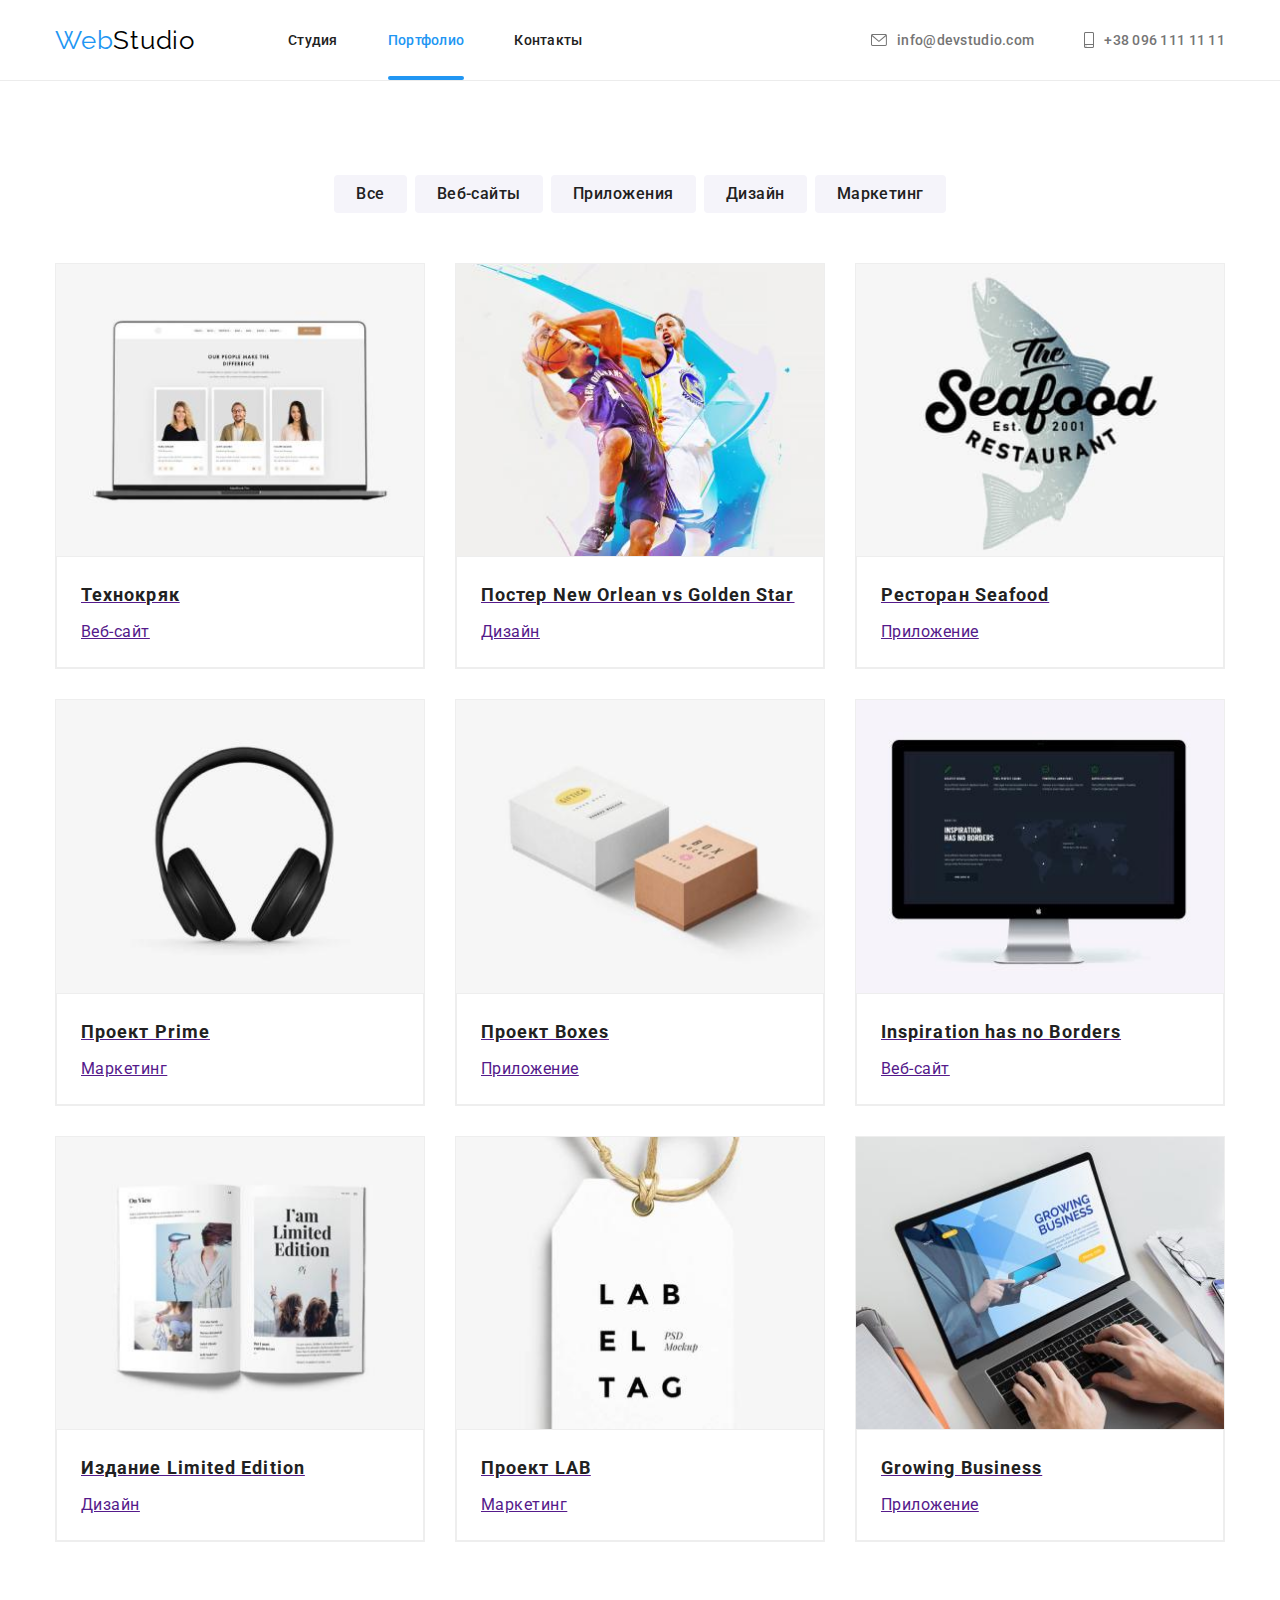
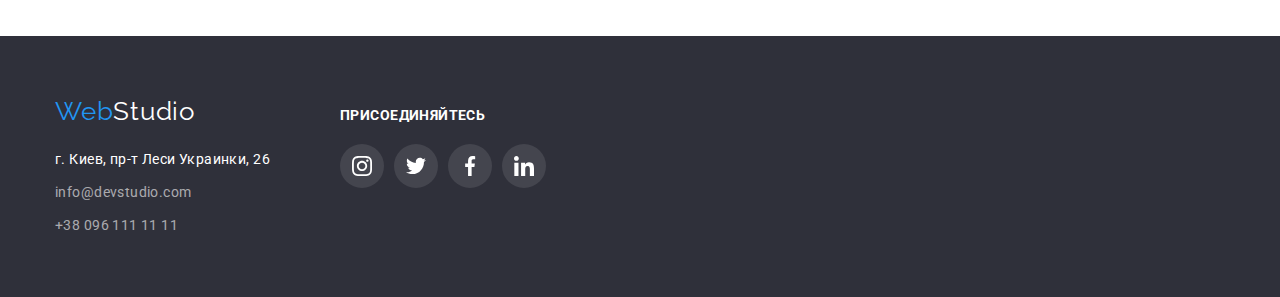
==== portfolio.html @ 1c9059e2 "adds animations" ====
<!DOCTYPE html>
<html lang="ru">
  <head>
    <meta charset="UTF-8" />
    <meta http-equiv="X-UA-Compatible" content="IE=edge" />
    <meta name="viewport" content="width=device-width, initial-scale=1.0" />
    <title>WebStudio-main-page</title>
    <link
      rel="stylesheet"
      href="https://cdnjs.cloudflare.com/ajax/libs/modern-normalize/1.1.0/modern-normalize.css"
      integrity="sha512-Y0MM+V6ymRKN2zStTqzQ227DWhhp4Mzdo6gnlRnuaNCbc+YN/ZH0sBCLTM4M0oSy9c9VKiCvd4Jk44aCLrNS5Q=="
      crossorigin="anonymous"
      referrerpolicy="no-referrer"
    />
    <link rel="preconnect" href="https://fonts.googleapis.com" />
    <link rel="preconnect" href="https://fonts.gstatic.com" crossorigin />
    <link
      href="https://fonts.googleapis.com/css2?family=Raleway:wght@700&family=Roboto:wght@400;500;700;900&display=swap"
      rel="stylesheet"
    />
    <link rel="stylesheet" href="./css/styles.css" />
  </head>
  <body>
    <!--header-->
    <header class="header">
      <div class="container">
        <nav class="header-navigation">
          <a class="logo header-logo-link" href="index.html" lang="en"
            >Web<span class="header-logo">Studio</span></a
          >
          <ul class="header-website-navigation list">
            <li class="header-website-navigation-item">
              <a class="link" href="./index.html">Студия</a>
            </li>
            <li class="header-website-navigation-item">
              <a class="link current" href="./portfolio.html">Портфолио</a>
            </li>
            <li class="header-website-navigation-item">
              <a class="link" href="#">Контакты</a>
            </li>
          </ul>
        </nav>
        <ul class="header-contacts list">
          <li class="header-contacts-item">
            <a class="link" href="mailto:info@devstudio.com">
              <svg class="header-contact-icon" width="16" height="12">
                <use href="./images/icons.svg#icon-envelope"></use>
              </svg>
              info@devstudio.com</a
            >
          </li>
          <li class="header-contacts-item">
            <a class="link" href="tel:+380961111111">
              <svg class="header-contact-icon" width="10" height="16">
                <use href="./images/icons.svg#icon-smartphone"></use>
              </svg>
              +38 096 111 11 11</a
            >
          </li>
        </ul>
      </div>
    </header>
    <!---------------main-content----------------->
    <main class="main-content-portfolio">
      <section class="portfolio section">
        <div class="container">
          <h2 class="visually-hidden">Портфолио WebStudio</h2>
          <!---------------portfolio-buttons-bar----------------->
          <ul class="portfolio-buttons-bar list">
            <li class="portfolio-buttons-bar-item">
              <button class="portfolio-button" type="button">Все</button>
            </li>
            <li class="portfolio-buttons-bar-item">
              <button class="portfolio-button" type="button">Веб-сайты</button>
            </li>
            <li class="portfolio-buttons-bar-item">
              <button class="portfolio-button" type="button">Приложения</button>
            </li>
            <li class="portfolio-buttons-bar-item">
              <button class="portfolio-button" type="button">Дизайн</button>
            </li>
            <li class="portfolio-buttons-bar-item">
              <button class="portfolio-button" type="button">Маркетинг</button>
            </li>
          </ul>

          <!------------portfolio-list------------->
          <ul class="portfolio-list list">
            <li class="portfolio-list-item">
              <a href="" class="portfolio-list-item-link">
                <div class="portfolio-list-item-top">
                  <img
                    src="./images/technocrack.jpg"
                    alt="Веб-сайт Технокряк"
                    width="370"
                    height="294"
                  />
                  <div class="portfolio-list-item-hover-overlay">
                    Технокряк это современная площадка распространения
                    коронавируса. Компании используют эту платформу для
                    цифрового шпионажа и атак на защищённые сервера конкурентов.
                  </div>
                </div>
                <div class="portfolio-text">
                  <h3 class="portfolio-list-item-name">Технокряк</h3>
                  <p class="portfolio-list-item-text">Веб-сайт</p>
                </div>
              </a>
            </li>
            <li class="portfolio-list-item">
              <a href="" class="portfolio-list-item-link">
                <div class="portfolio-list-item-top">
                  <img
                    src="./images/poster-new-orlean-vs-golden-star.jpg"
                    alt="Постер New Orlean vs Golden Star"
                    width="370"
                    height="294"
                  />
                  <div class="portfolio-list-item-hover-overlay">
                    Технокряк это современная площадка распространения
                    коронавируса. Компании используют эту платформу для
                    цифрового шпионажа и атак на защищённые сервера конкурентов.
                  </div>
                </div>
                <div class="portfolio-text">
                  <h3 class="portfolio-list-item-name">
                    Постер New Orlean vs Golden Star
                  </h3>
                  <p class="portfolio-list-item-text">Дизайн</p>
                </div>
              </a>
            </li>
            <li class="portfolio-list-item">
              <a href="" class="portfolio-list-item-link">
                <div class="portfolio-list-item-top">
                  <img
                    src="./images/restaurant-sea-food.jpg"
                    alt="Лого ресторана Seafood"
                    width="370"
                    height="294"
                  />
                  <div class="portfolio-list-item-hover-overlay">
                    Технокряк это современная площадка распространения
                    коронавируса. Компании используют эту платформу для
                    цифрового шпионажа и атак на защищённые сервера конкурентов.
                  </div>
                </div>
                <div class="portfolio-text">
                  <h3 class="portfolio-list-item-name">Ресторан Seafood</h3>
                  <p class="portfolio-list-item-text">Приложение</p>
                </div>
              </a>
            </li>
            <li class="portfolio-list-item">
              <a href="" class="portfolio-list-item-link">
                <div class="portfolio-list-item-top">
                  <img
                    src="./images/project-prime.jpg"
                    alt="Наушники"
                    width="370"
                    height="294"
                  />
                  <div class="portfolio-list-item-hover-overlay">
                    Технокряк это современная площадка распространения
                    коронавируса. Компании используют эту платформу для
                    цифрового шпионажа и атак на защищённые сервера конкурентов.
                  </div>
                </div>
                <div class="portfolio-text">
                  <h3 class="portfolio-list-item-name">Проект Prime</h3>
                  <p class="portfolio-list-item-text">Маркетинг</p>
                </div>
              </a>
            </li>
            <li class="portfolio-list-item">
              <a href="" class="portfolio-list-item-link">
                <div class="portfolio-list-item-top">
                  <img
                    src="./images/project-boxes.jpg"
                    alt="Две коробки"
                    width="370"
                    height="294"
                  />
                  <div class="portfolio-list-item-hover-overlay">
                    Технокряк это современная площадка распространения
                    коронавируса. Компании используют эту платформу для
                    цифрового шпионажа и атак на защищённые сервера конкурентов.
                  </div>
                </div>
                <div class="portfolio-text">
                  <h3 class="portfolio-list-item-name">Проект Boxes</h3>
                  <p class="portfolio-list-item-text">Приложение</p>
                </div>
              </a>
            </li>
            <li class="portfolio-list-item">
              <a href="" class="portfolio-list-item-link">
                <div class="portfolio-list-item-top">
                  <img
                    src="./images/inspiration-has-no-borders.jpg"
                    alt="Монитор с сайтом Inspiration has no Borders"
                    width="370"
                    height="294"
                  />
                  <div class="portfolio-list-item-hover-overlay">
                    Технокряк это современная площадка распространения
                    коронавируса. Компании используют эту платформу для
                    цифрового шпионажа и атак на защищённые сервера конкурентов.
                  </div>
                </div>
                <div class="portfolio-text">
                  <h3 class="portfolio-list-item-name">
                    Inspiration has no Borders
                  </h3>
                  <p class="portfolio-list-item-text">Веб-сайт</p>
                </div>
              </a>
            </li>
            <li class="portfolio-list-item">
              <a href="" class="portfolio-list-item-link">
                <div class="portfolio-list-item-top">
                  <img
                    src="./images/limited-edition.jpg"
                    alt="Книга или журнал издания Limited Edition"
                    width="370"
                    height="294"
                  />
                  <div class="portfolio-list-item-hover-overlay">
                    Технокряк это современная площадка распространения
                    коронавируса. Компании используют эту платформу для
                    цифрового шпионажа и атак на защищённые сервера конкурентов.
                  </div>
                </div>
                <div class="portfolio-text">
                  <h3 class="portfolio-list-item-name">
                    Издание Limited Edition
                  </h3>
                  <p class="portfolio-list-item-text">Дизайн</p>
                </div>
              </a>
            </li>
            <li class="portfolio-list-item">
              <a href="" class="portfolio-list-item-link">
                <div class="portfolio-list-item-top">
                  <img
                    src="./images/project-lab.jpg"
                    alt="<Белый ярлык с черной надписью лейбла"
                    width="370"
                    height="294"
                  />
                  <div class="portfolio-list-item-hover-overlay">
                    Технокряк это современная площадка распространения
                    коронавируса. Компании используют эту платформу для
                    цифрового шпионажа и атак на защищённые сервера конкурентов.
                  </div>
                </div>
                <div class="portfolio-text">
                  <h3 class="portfolio-list-item-name">Проект LAB</h3>
                  <p class="portfolio-list-item-text">Маркетинг</p>
                </div>
              </a>
            </li>
            <li class="portfolio-list-item">
              <a href="" class="portfolio-list-item-link">
                <div class="portfolio-list-item-top">
                  <img
                    src="./images/growing-business.jpg"
                    alt="Ноутбук с веб-сайтом Growing Business на экране"
                    width="370"
                    height="294"
                  />
                  <div class="portfolio-list-item-hover-overlay">
                    Технокряк это современная площадка распространения
                    коронавируса. Компании используют эту платформу для
                    цифрового шпионажа и атак на защищённые сервера конкурентов.
                  </div>
                </div>
                <div class="portfolio-text">
                  <h3 class="portfolio-list-item-name">Growing Business</h3>
                  <p class="portfolio-list-item-text">Приложение</p>
                </div>
              </a>
            </li>
          </ul>
        </div>
      </section>
    </main>

    <!--footer-->

    <footer class="footer">
      <div class="container">
        <div class="footer-address-and-logo">
          <a class="logo footer-logo-link" href="index.html" lang="en"
            >Web<span class="footer-logo">Studio</span></a
          >
          <address class="address">
            <ul class="list">
              <li class="geographical-address">
                <a
                  class="link"
                  href="https://goo.gl/maps/oMFgbfQ7DV8Aaa4R7"
                  target="_blank"
                  rel="noreferrer noopener nofollower"
                  >г. Киев, пр-т Леси Украинки, 26</a
                >
              </li>
              <li class="footer-contact">
                <a class="link" href="mailto:info@devstudio.com"
                  >info@devstudio.com</a
                >
              </li>
              <li class="footer-contact">
                <a class="link" href="tel:+380961111111">+38 096 111 11 11</a>
              </li>
            </ul>
          </address>
        </div>
        <div class="footer-social">
          <h3 class="footer-social-head">присоединяйтесь</h3>
          <ul class="team-card-social-networks-list-footer list">
            <li class="team-card-social-networks-item">
              <a class="team-social-network-link" href="">
                <div class="team-social-network-field">
                  <svg
                    class="team-card-social-networks-logo"
                    width="20"
                    height="20"
                  >
                    <use href="./images/icons.svg#icon-instagram"></use>
                  </svg></div
              ></a>
            </li>
            <li class="team-card-social-networks-item">
              <a class="team-social-network-link" href="">
                <div class="team-social-network-field">
                  <svg
                    class="team-card-social-networks-logo"
                    width="20"
                    height="20"
                  >
                    <use href="./images/icons.svg#icon-twitter"></use>
                  </svg></div
              ></a>
            </li>
            <li class="team-card-social-networks-item">
              <a class="team-social-network-link" href=""
                ><div class="team-social-network-field">
                  <svg
                    class="team-card-social-networks-logo"
                    width="20"
                    height="20"
                  >
                    <use href="./images/icons.svg#icon-facebook"></use>
                  </svg></div
              ></a>
            </li>
            <li class="team-card-social-networks-item">
              <a class="team-social-network-link" href=""
                ><div class="team-social-network-field">
                  <svg
                    class="team-card-social-networks-logo"
                    width="20"
                    height="20"
                  >
                    <use href="./images/icons.svg#icon-linkedin"></use>
                  </svg></div
              ></a>
            </li>
          </ul>
        </div>
      </div>
    </footer>
  </body>
</html>
---- css/styles.css ----
:root {
  --main-head-color: #ffffff;
  --website-navigation-base-color: #212121;
  --website-navigation-hover-color: #2196f3;
  --website-navigation-contacts-color: #757575;
  --logo-first-half-color: #2196f3;
  --logo-second-half-footer-color: #ffffff;
  --logo-second-half-header-color: #000000;
  --header-border-color: #ececec;
  --second-head-color: #212121;
  --text-main-color: #757575;
  --text-second-color: #ffffff;
  --text-additional-color: rgba(255, 255, 255, 0.6);
  --hero-button-text-color: #ffffff;
  --hero-button-backgrund-color: #2196f3;
  --secondary-buttons-base-color: #212121;
  --secondary-buttons-hover-color: #ffffff;
  --secondary-buttons-base-background-base-color: #f5f4fa;
  --secondary-buttons-base-background-hover-color: #2196f3;
  --button-box-radius: 4px;
  --hero-button-box-shadow: rgba(0, 0, 0, 0.15);
  --hero-background-color: #c4c4c4;
  --backdrop-background-color: rgba(0, 0, 0, 0.2);
  --team-background-color: #f5f4fa;
  --clients-list-main: #afb1b8;
  --clients-list-hover: #2196f3;
  --footer-background-color: #2f303a;
  --portfolio-item-border-color: #eeeeee;
  --advantages-logo-background-color: #f5f4fa;
  --social-networks-icon-main-color: #afb1b8;
  --social-networks-icon-hover-color: #ffffff;
  --social-networks-icon-second-color: #ffffff;
  --main-background-color: #ffffff;
  --hero-overlay-gradient: rgba(47, 48, 58, 0.4);
  --transition-timing: cubic-bezier(0.4, 0, 0.2, 1);
  --portfolio-overlay-bacground: rgba(33, 150, 243, 0.9);
}
h1,
h2,
h3,
h4,
h5,
h6,
ul,
p {
  margin: 0;
  padding: 0;
}
.container {
  width: 1200px;
  margin-left: auto;
  margin-right: auto;
  padding: 0 15px 0;
}
body {
  font-family: "Roboto", sans-serif;
  color: var(--text-main-color);
}

.section {
  margin: 0 auto 0;
  padding: 94px 0 94px;
}

.list {
  list-style: none;
}

img {
  display: block;
  max-width: 100%;
  height: auto;
}
.link {
  text-decoration: none;
  color: inherit;
  transition-property: color;
  transition-duration: 250ms;
  transition-timing-function: var(--transition-timing);
}

/*-------------------header-----------------*/
.header {
  border-bottom: 1px solid var(--header-border-color);
}

.header .container {
  display: flex;
}
.header-navigation {
  display: flex;
  align-items: center;
}

.header-logo-link {
  margin-right: 93px;
  padding: 10px 0 10px;
}

.logo {
  display: block;
  font-family: Raleway, sans-serif;
  font-size: 26px;
  line-height: 1.1923;
  letter-spacing: 0.03em;
  text-decoration: none;

  color: var(--logo-first-half-color);
}
.header-logo {
  color: var(--logo-second-half-header-color);
}

.header-website-navigation {
  display: flex;
}

.header-contacts {
  display: flex;
  margin-left: auto;
}

.header-website-navigation-item,
.header-contacts-item {
  font-weight: 500;
  font-size: 14px;
  line-height: 1.1429;
  letter-spacing: 0.02em;
  color: var(--website-navigation-base-color);
}

.header-website-navigation-item > .link,
.header-contacts-item > .link {
  display: flex;
  padding: 32px 0 32px;
  flex-wrap: wrap;
}

.header-website-navigation-item:not(:last-child),
.header-contacts-item:not(:last-child) {
  margin-right: 50px;
}

.header-contacts-item {
  color: var(--website-navigation-contacts-color);
}

.header-contact-icon {
  fill: currentColor;
  margin-right: 10px;
}

.header-contacts .link {
  display: flex;
  align-items: center;
}

.link:hover,
.link:focus {
  color: var(--website-navigation-hover-color);
}

.current {
  color: var(--website-navigation-hover-color);
  position: relative;
}
.current::after {
  content: "";
  width: 100%;
  height: 4px;
  background: var(--website-navigation-hover-color);
  border-radius: 2px;
  position: absolute;
  bottom: 0;
  left: 0;
  transition: rotate(0deg);
  transform-origin: bottom left;
  animation-name: bottomlineappear;
  animation-duration: 250ms;
  animation-timing-function: var(--transition-timing);
  animation-fill-mode: forwards;
}

@keyframes bottomlineappear {
  0% {
    transform: scale(0.1) rotate(-90deg);
  }

  100% {
    transform: scale(1) rotate(0deg);
  }
}
/*--------------------hero------------------------*/
.hero {
  max-width: 1600px;

  background-color: var(--hero-background-color);
  text-align: center;
  background-image: linear-gradient(
      to right,
      rgba(47, 48, 58, 0.4),
      rgba(47, 48, 58, 0.4)
    ),
    url("../images/hero-bgimage.jpg");
  background-position: center;
  background-repeat: no-repeat;
  background-size: cover;
}

.hero.section {
  padding-top: 200px;
  padding-bottom: 200px;
}

.hero-head {
  margin-bottom: 30px;
  font-weight: 900;
  font-size: 44px;
  line-height: 1.3636;
  text-align: center;
  letter-spacing: 0.06em;
  text-transform: uppercase;
  color: var(--main-head-color);
}

.hero-button {
  padding: 10px 32px;
  background: var(--hero-button-backgrund-color);
  box-shadow: 0px 4px 4px var(--hero-button-box-shadow);
  border: none;
  border-radius: var(--button-box-radius);
  font-weight: 700;
  font-size: 16px;
  line-height: 1.87;
  display: inline-block;
  align-items: center;
  text-align: center;
  letter-spacing: 0.06em;
  color: var(--hero-button-text-color);
  cursor: pointer;
}

.backdrop {
  position: fixed;
  top: 0;
  left: 0;
  width: 100%;
  height: 100%;
  background: var(--backdrop-background-color);
  z-index: 20;
  transition: opacity 500ms var(--transition-timing),
    visibility 500ms var(--transition-timing);
}

.modal {
  position: absolute;
  top: 50%;
  left: 50%;
  transform: translate(-50%, -50%) scale(1) rotate(360deg);
  width: 528px;
  height: 581px;
  background: #ffffff;
  box-shadow: 0px 1px 3px rgba(0, 0, 0, 0.12), 0px 1px 1px rgba(0, 0, 0, 0.14),
    0px 2px 1px rgba(0, 0, 0, 0.2);
  border-radius: 4px;
  z-index: 25;
  transition: transform 500ms var(--transition-timing),
    background 500ms var(--transition-timing);
}

.modal-button-close {
  position: absolute;
  border: none;
  background: none;
  right: 8px;
  top: 8px;
  padding: 0;
  cursor: pointer;
}

.message {
  position: absolute;
  top: 50%;
  left: 50%;
  transform: translate(-50%, -50%);
  font-size: 25px;
  text-align: center;
}

.backdrop.is-hidden {
  pointer-events: none;
  opacity: 0;
  visibility: 0;
  transition: opacity 500ms var(--transition-timing),
    visibility 500ms var(--transition-timing);
}

.backdrop.is-hidden .modal {
  transform: translate(-450%, -250%) scale(0) rotate(-180deg);
  background: black;
  transition: transform 500ms var(--transition-timing),
    background 500ms var(--transition-timing);
}

.modal-button-close-body {
  width: 30px;
  height: 30px;
  border: 1px solid rgba(0, 0, 0, 0.1);
  border-radius: 50%;
  background: #ffffff;
  display: flex;
  justify-content: center;
  align-items: center;
}
/*-----------------advantages------------------------*/
.visually-hidden {
  position: absolute;
  clip: rect(0 0 0 0);
  width: 1px;
  height: 1px;
  margin: -1px;
}

.advantages-list {
  display: flex;
}

.advantages-list-item {
  flex-basis: calc((100% - 3 * 30px) / 4);
}

.advantages-list-item:not(:last-child) {
  margin-right: 30px;
}

.advantages-logo-container {
  display: flex;
  justify-content: center;
  align-items: center;
  padding-top: 25px;
  padding-bottom: 25px;
  background: var(--advantages-logo-background-color);
  border-radius: 4px;
  margin-bottom: 30px;
}

.advantages-list-item-head {
  margin-bottom: 10px;
  font-size: 14px;
  line-height: 1.1429;
  letter-spacing: 0.03em;
  text-transform: uppercase;
  color: var(--second-head-color);
}

.advantages-list-item-text {
  font-size: 14px;
  line-height: 24px;
  /*line-height: 1.71;*/
  letter-spacing: 0.03em;
}

/*-----------------what-we-do--------------------*/
.what-we-do.section {
  padding-top: 0;
}

.what-we-do-head {
  margin-bottom: 50px;
  font-size: 36px;
  line-height: 1.17;
  text-align: center;
  letter-spacing: 0.03em;

  color: var(--second-head-color);
}
.what-we-do-list {
  display: flex;
}

.what-we-do-list-item {
  position: relative;
  display: inline-block;
  z-index: 5;
}

.what-we-do-name {
  position: absolute;
  bottom: 0;
  width: 100%;
  padding-bottom: 27px;
  padding-top: 27px;
  background-color: rgba(47, 48, 58, 0.8);
  font-weight: 700;
  font-size: 14px;
  line-height: 1.14;
  text-align: center;
  letter-spacing: 0.03em;
  text-transform: uppercase;

  color: var(--text-second-color);
  z-index: 10;
}

.what-we-do-list-item:not(:last-child) {
  margin-right: 30px;
}

/*----------------------team-------------------*/
.team {
  background: var(--team-background-color);
}

.team-head {
  margin-bottom: 50px;
  font-size: 36px;
  line-height: 1.17;
  text-align: center;
  letter-spacing: 0.03em;
  color: var(--second-head-color);
}

.team-list {
  display: flex;
}

.team-list-item {
  box-shadow: 0px 1px 3px rgba(0, 0, 0, 0.12), 0px 1px 1px rgba(0, 0, 0, 0.14),
    0px 2px 1px rgba(0, 0, 0, 0.2);
  border-radius: 0px 0px 4px 4px;
  padding-bottom: 30px;
  background-color: var(--main-background-color);
}

.team-list-item:not(:last-child) {
  margin-right: 30px;
}

.member-text {
  padding-top: 30px;
  padding-bottom: 10px;
}

.team-list-item-name {
  margin-bottom: 10px;
  font-weight: 500;
  font-size: 16px;
  line-height: 1.1875;
  text-align: center;
  letter-spacing: 0.03em;
  color: var(--second-head-color);
}
.team-list-item-position {
  font-size: 16px;
  line-height: 1.1875;
  text-align: center;
  letter-spacing: 0.03em;
}

.team-card-social-networks-list {
  display: flex;
  /* padding: 0 32px; */
  justify-content: space-between;
  padding: 0 32px;
  width: 270px;
}

.team-social-network-field {
  display: flex;
  justify-content: center;
  align-items: center;
  width: 44px;
  height: 44px;
  border-radius: 50%;
  fill: var(--social-networks-icon-main-color);
  transition-property: background-color, fill;
  transition-duration: 250ms;
  transition-timing-function: var(--transition-timing);
}
.footer-social .team-social-network-field {
  background: rgba(255, 255, 255, 0.1);
  fill: var(--social-networks-icon-second-color);
}

.team-social-network-link:hover .team-social-network-field,
.team-social-network-link:focus .team-social-network-field {
  background-color: var(--website-navigation-hover-color);
  fill: var(--social-networks-icon-hover-color);
}

/*------------Clients------------------*/

.clients-head {
  margin-bottom: 50px;
  font-size: 36px;
  line-height: 1.17;
  text-align: center;
  letter-spacing: 0.03em;
  color: var(--second-head-color);
}
.clients-list {
  display: flex;
  justify-content: space-between;
}

.clients-list-item-link {
  display: flex;
  width: 170px;
  height: 92px;
  align-items: center;
  justify-content: center;
  border: 1px solid var(--clients-list-main);
  border-radius: 4px;
  transition-property: border-color;
  transition-duration: 250ms;
  transition-timing-function: var(--transition-timing);
}

.clients-list-item-logo {
  fill: var(--clients-list-main);
  transition-property: fill;
  transition-duration: 250ms;
  transition-timing-function: var(--transition-timing);
}

.clients-list-item-link:hover,
.clients-list-item-link:focus {
  border-color: var(--clients-list-hover);
}
.clients-list-item-link:hover > .clients-list-item-logo,
.clients-list-item-link:focus > .clients-list-item-logo {
  fill: var(--clients-list-hover);
}

/*----------------------footer------------------*/
.footer {
  padding-top: 60px;
  padding-bottom: 60px;
  background-color: var(--footer-background-color);
}
.footer .container {
  display: flex;
  /* flex-wrap: wrap; */
}

.footer-address-and-logo {
  margin-right: 70px;
}

.footer-social {
  padding-top: 12px;
  padding-bottom: 40px;
}

.team-card-social-networks-list-footer {
  display: flex;
  width: 206px;
  justify-content: space-between;
}
.footer-social-head {
  margin-bottom: 20px;
  color: var(--text-second-color);
  font-weight: 700;
  font-size: 14px;
  line-height: 1.14;
  letter-spacing: 0.03em;
  text-transform: uppercase;
}

.footer-logo-link {
  margin-bottom: 20px;
  display: inline-block;
}

.address li:not(:last-child) {
  margin-bottom: 9px;
}

.footer-logo {
  color: var(--logo-second-half-footer-color);
}
.address {
  font-style: inherit;
}

.geographical-address,
.footer-contact {
  font-size: 14px;
  line-height: 1.7143;
  letter-spacing: 0.03em;
  color: var(--text-second-color);
}

.footer-contact {
  color: var(--text-additional-color);
}

/*-----------------PORTFOLIO---------------------*/
/*-----------------portfolio-buttons-bar---------------*/
.portfolio-buttons-bar {
  display: flex;
  justify-content: center;
  margin-bottom: 50px;
}

.portfolio-buttons-bar-item:not(:last-child) {
  margin-right: 8px;
}

.portfolio-button {
  padding: 6px 22px;
  background-color: var(--secondary-buttons-base-background-base-color);
  border: none;
  border-radius: var(--button-box-radius);
  font-weight: 500;
  font-size: 16px;
  line-height: 1.625;
  text-align: center;
  letter-spacing: 0.03em;
  color: var(--secondary-buttons-base-color);
  transition-property: background-color, color, box-shadow;
  transition-duration: 250ms;
  transition-timing-function: var(--transition-timing);
}

.portfolio-button:hover,
.portfolio-button:focus {
  background-color: var(--secondary-buttons-base-background-hover-color);
  color: var(--secondary-buttons-hover-color);
  cursor: pointer;
  box-shadow: 0px 3px 1px rgba(0, 0, 0, 0.1), 0px 1px 2px rgba(0, 0, 0, 0.08),
    0px 2px 2px rgba(0, 0, 0, 0.12);
}
/*---------------portfolio-list----------------*/
.portfolio-list {
  display: flex;
  flex-wrap: wrap;
  margin-right: -30px;
  margin-bottom: -30px;
}
.portfolio-list-item {
  margin-right: 30px;
  margin-bottom: 30px;
  flex-basis: calc((100% - 3 * 30px) / 3);
  border: 1px var(--portfolio-item-border-color) solid;
  transition-property: box-shadow;
  transition-duration: 250ms;
  transition-timing-function: var(--transition-timing);
}

.portfolio-list-item:hover,
.portfolio-list-item:focus {
  box-shadow: 0px 1px 1px rgba(0, 0, 0, 0.12), 0px 4px 4px rgba(0, 0, 0, 0.06),
    1px 4px 6px rgba(0, 0, 0, 0.16);
  cursor: pointer;
}

.portfolio-list-item-top {
  position: relative;
  overflow: hidden;
}

.portfolio-list-item-hover-overlay {
  position: absolute;
  top: 0;
  left: 0%;
  padding: 63px 24px;
  width: 100%;
  height: 100%;
  font-size: 18px;
  line-height: 1.56;
  letter-spacing: 0.03em;
  background-color: var(--portfolio-overlay-bacground);
  color: var(--text-second-color);
  transform: translateY(calc(101%));
  transition-property: transform;
  transition-duration: 250ms;
  transition-timing-function: var(--transition-timing);
}

.portfolio-list-item-link:hover .portfolio-list-item-hover-overlay,
.portfolio-list-item-link:focus .portfolio-list-item-hover-overlay {
  transform: translateY(0);
}

.portfolio-text {
  padding: 20px 24px;
  border: 1px var(--portfolio-item-border-color) solid;
}

.portfolio-list-item-name {
  margin-bottom: 4px;
}

.portfolio-list-item-name {
  font-size: 18px;
  line-height: 2;
  letter-spacing: 0.06em;
  color: var(--second-head-color);
}

.portfolio-list-item-text {
  font-size: 16px;
  line-height: 1.875;
  letter-spacing: 0.03em;
}
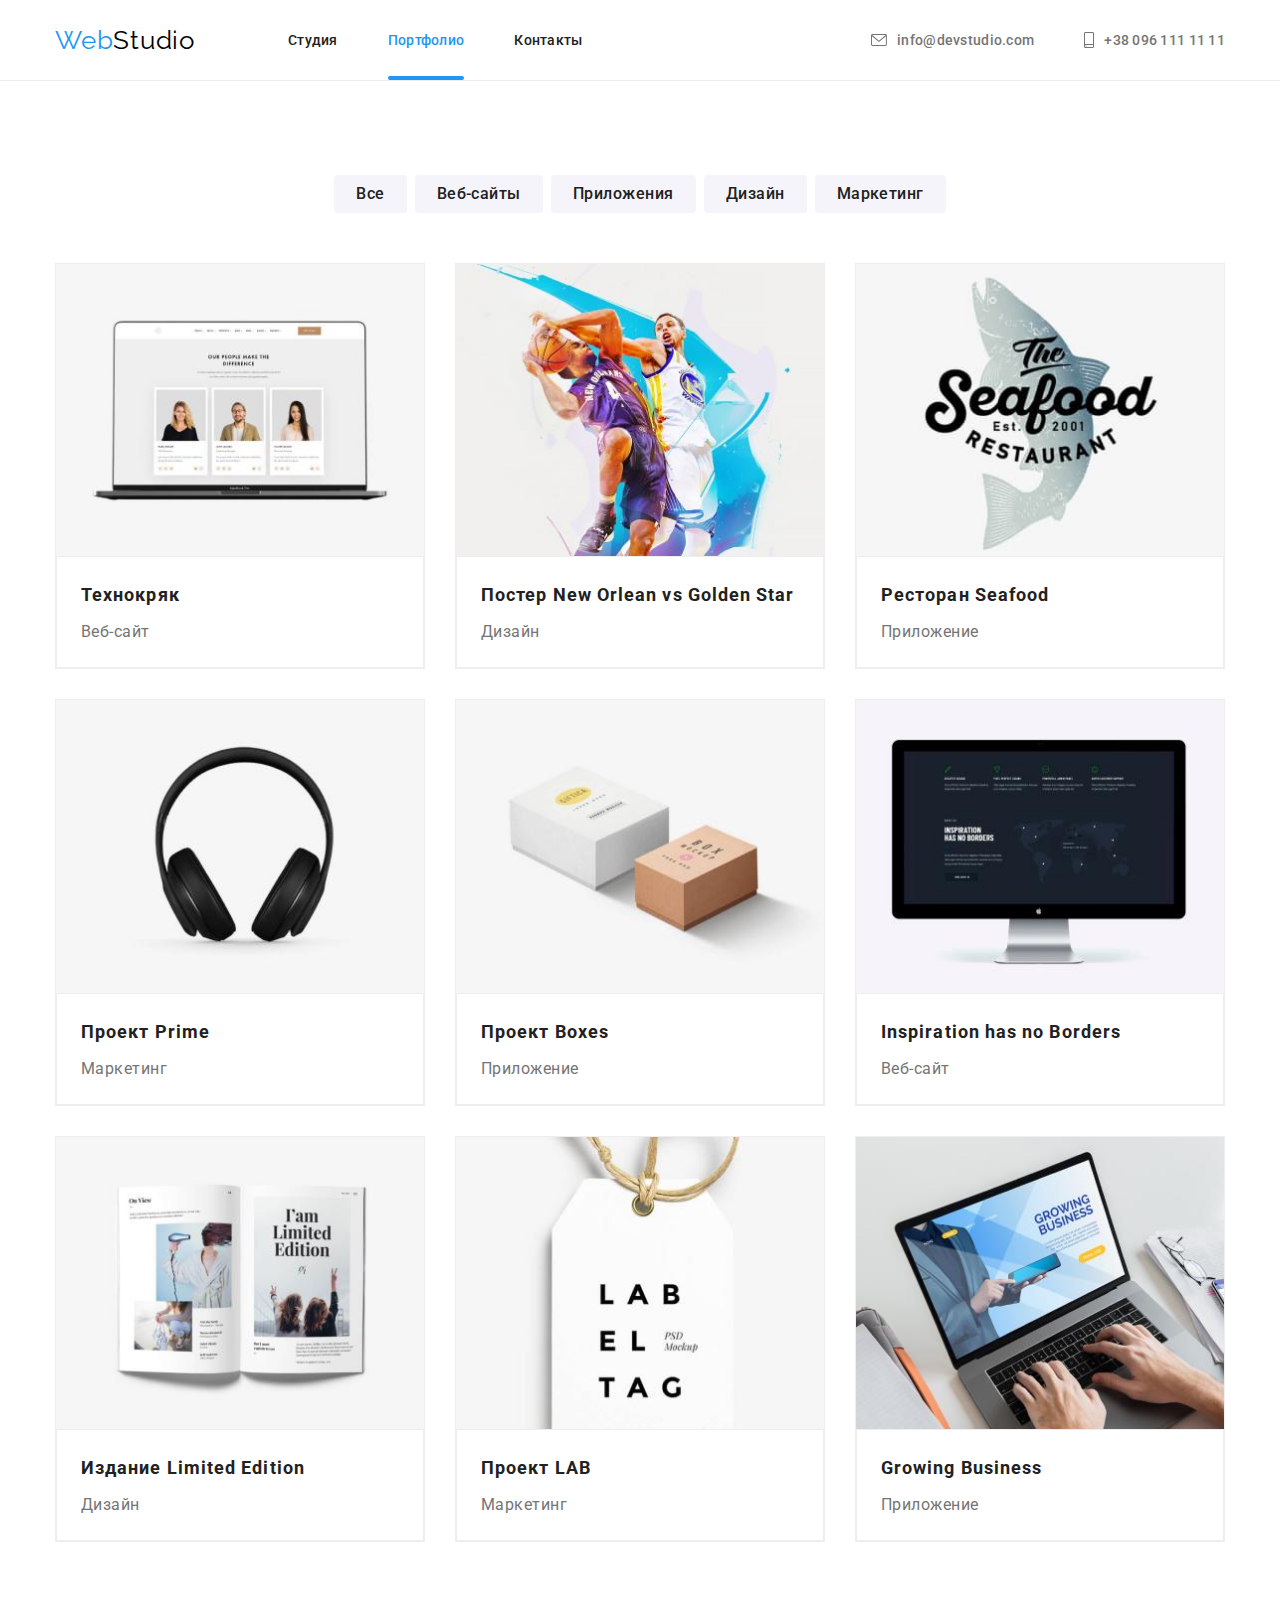
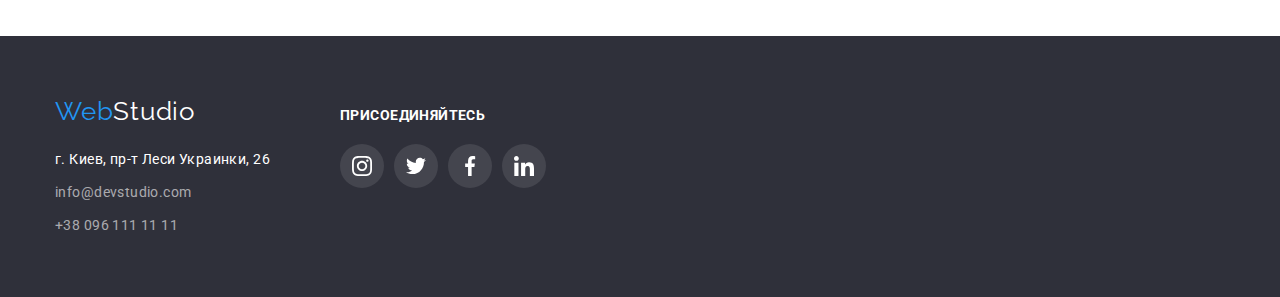
==== commit 6079821e: "corrects link for portfolio" ====
--- a/portfolio.html
+++ b/portfolio.html
@@ -87,7 +87,7 @@
           <!------------portfolio-list------------->
           <ul class="portfolio-list list">
             <li class="portfolio-list-item">
-              <a href="" class="portfolio-list-item-link">
+              <a href="" class="portfolio-list-item-link link">
                 <div class="portfolio-list-item-top">
                   <img
                     src="./images/technocrack.jpg"
@@ -108,7 +108,7 @@
               </a>
             </li>
             <li class="portfolio-list-item">
-              <a href="" class="portfolio-list-item-link">
+              <a href="" class="portfolio-list-item-link link">
                 <div class="portfolio-list-item-top">
                   <img
                     src="./images/poster-new-orlean-vs-golden-star.jpg"
@@ -131,7 +131,7 @@
               </a>
             </li>
             <li class="portfolio-list-item">
-              <a href="" class="portfolio-list-item-link">
+              <a href="" class="portfolio-list-item-link link">
                 <div class="portfolio-list-item-top">
                   <img
                     src="./images/restaurant-sea-food.jpg"
@@ -152,7 +152,7 @@
               </a>
             </li>
             <li class="portfolio-list-item">
-              <a href="" class="portfolio-list-item-link">
+              <a href="" class="portfolio-list-item-link link">
                 <div class="portfolio-list-item-top">
                   <img
                     src="./images/project-prime.jpg"
@@ -173,7 +173,7 @@
               </a>
             </li>
             <li class="portfolio-list-item">
-              <a href="" class="portfolio-list-item-link">
+              <a href="" class="portfolio-list-item-link link">
                 <div class="portfolio-list-item-top">
                   <img
                     src="./images/project-boxes.jpg"
@@ -194,7 +194,7 @@
               </a>
             </li>
             <li class="portfolio-list-item">
-              <a href="" class="portfolio-list-item-link">
+              <a href="" class="portfolio-list-item-link link">
                 <div class="portfolio-list-item-top">
                   <img
                     src="./images/inspiration-has-no-borders.jpg"
@@ -217,7 +217,7 @@
               </a>
             </li>
             <li class="portfolio-list-item">
-              <a href="" class="portfolio-list-item-link">
+              <a href="" class="portfolio-list-item-link link">
                 <div class="portfolio-list-item-top">
                   <img
                     src="./images/limited-edition.jpg"
@@ -240,7 +240,7 @@
               </a>
             </li>
             <li class="portfolio-list-item">
-              <a href="" class="portfolio-list-item-link">
+              <a href="" class="portfolio-list-item-link link">
                 <div class="portfolio-list-item-top">
                   <img
                     src="./images/project-lab.jpg"
@@ -261,7 +261,7 @@
               </a>
             </li>
             <li class="portfolio-list-item">
-              <a href="" class="portfolio-list-item-link">
+              <a href="" class="portfolio-list-item-link link">
                 <div class="portfolio-list-item-top">
                   <img
                     src="./images/growing-business.jpg"
